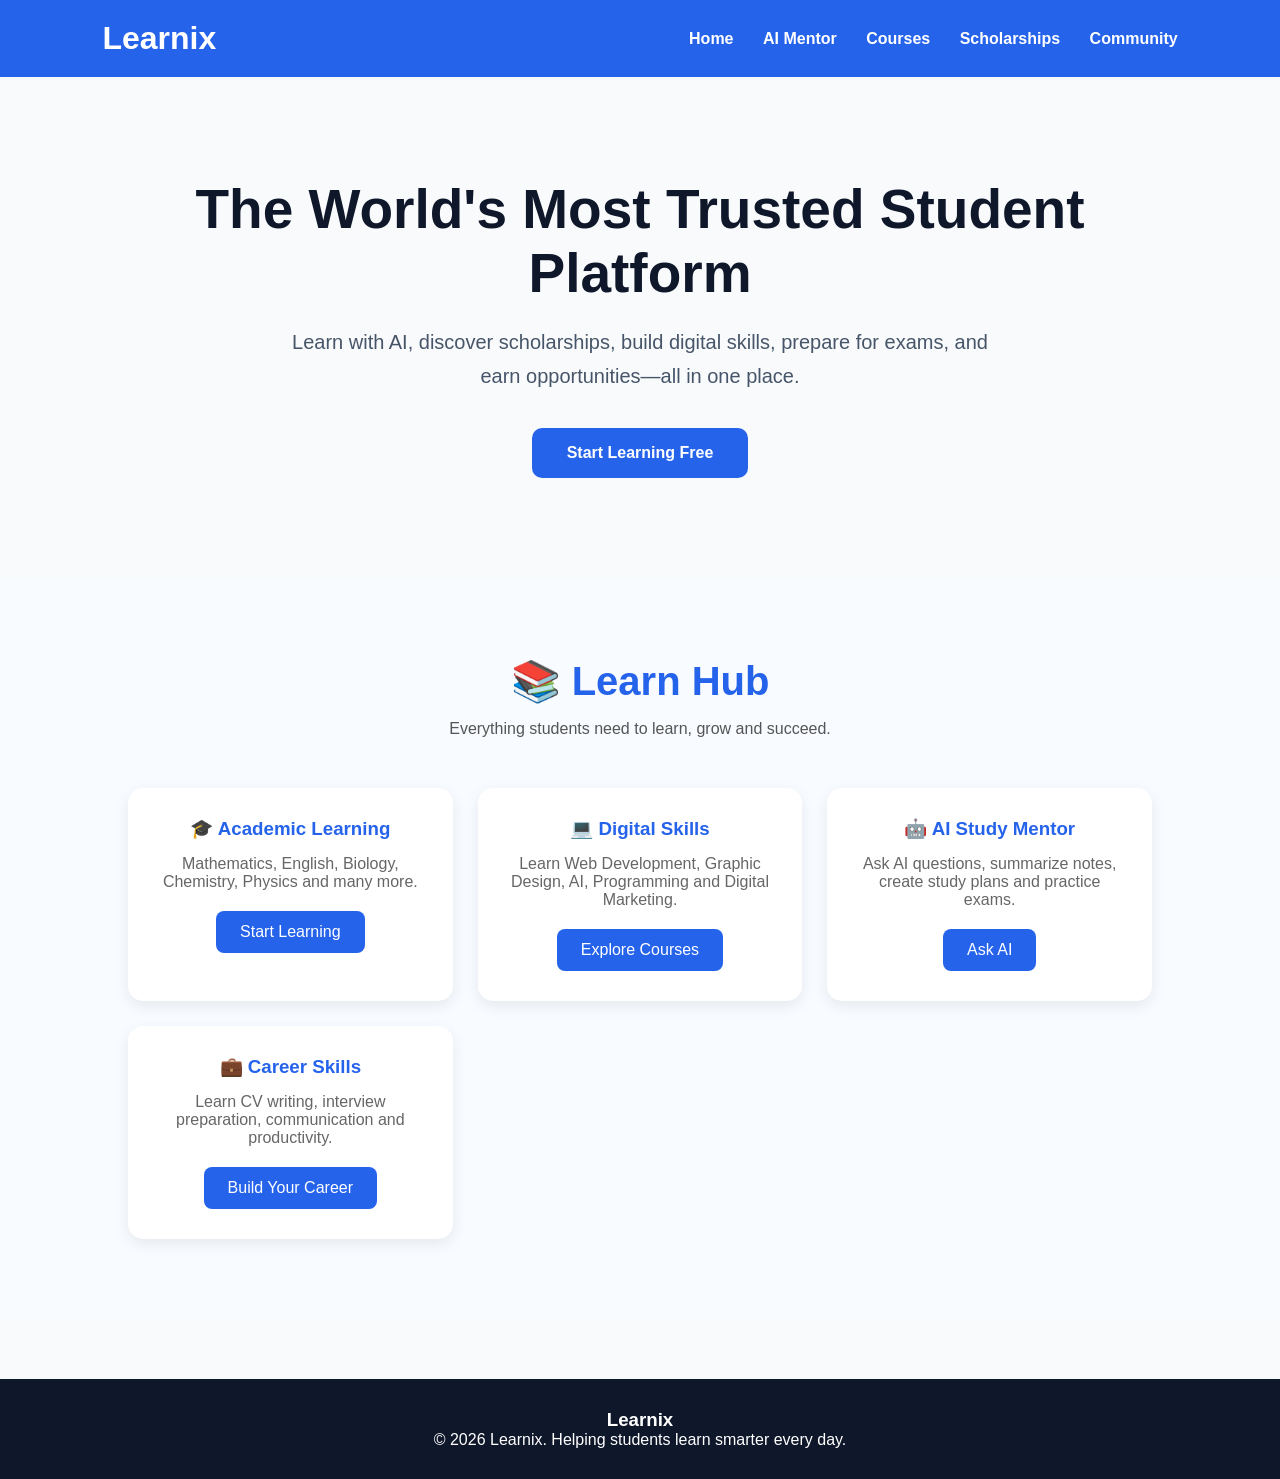
==== index.html @ a8348dca "Refactor index.html to update structure and styles" ====
<!DOCTYPE html>
<html lang="en">
<head>
<meta charset="UTF-8">
<meta name="viewport" content="width=device-width, initial-scale=1.0">
<title>Learnix</title>
<link rel="stylesheet" href="style.css">
</head>

<body>

<header>
    <div class="logo">Learnix</div>

    <nav>
        <a href="#">Home</a>
        <a href="#">AI Mentor</a>
        <a href="#">Courses</a>
        <a href="#">Scholarships</a>
        <a href="#">Community</a>
    </nav>
</header>

<section class="hero">

    <h1>The World's Most Trusted Student Platform</h1>

    <p>
        Learn with AI, discover scholarships, build digital skills,
        prepare for exams, and earn opportunities—all in one place.
    </p>

    <a href="#" class="hero-btn">Start Learning Free</a>

</section>

<section class="learn-hub">

    <h2>📚 Learn Hub</h2>

    <p class="section-text">
        Everything students need to learn, grow and succeed.
    </p>

    <div class="learn-grid">

        <div class="learn-card">
            <h3>🎓 Academic Learning</h3>
            <p>
                Mathematics, English, Biology, Chemistry,
                Physics and many more.
            </p>

            <a href="#" class="btn">Start Learning</a>
        </div>

        <div class="learn-card">
            <h3>💻 Digital Skills</h3>
            <p>
                Learn Web Development, Graphic Design,
                AI, Programming and Digital Marketing.
            </p>

            <a href="#" class="btn">Explore Courses</a>
        </div>

        <div class="learn-card">
            <h3>🤖 AI Study Mentor</h3>
            <p>
                Ask AI questions, summarize notes,
                create study plans and practice exams.
            </p>

            <a href="#" class="btn">Ask AI</a>
        </div>

        <div class="learn-card">
            <h3>💼 Career Skills</h3>
            <p>
                Learn CV writing, interview preparation,
                communication and productivity.
            </p>

            <a href="#" class="btn">Build Your Career</a>
        </div>

    </div>

</section>

<footer>

    <h3>Learnix</h3>

    <p>
        © 2026 Learnix. Helping students learn smarter every day.
    </p>

</footer>

</body>
</html>
---- style.css ----
*{
margin:0;
padding:0;
box-sizing:border-box;
font-family:Arial,Helvetica,sans-serif;
}

body{
background:#f8fafc;
color:#0f172a;
}

header{
display:flex;
justify-content:space-between;
align-items:center;
padding:20px 8%;
background:#2563EB;
color:white;
}

.logo{
font-size:32px;
font-weight:bold;
}

nav a{
color:white;
text-decoration:none;
margin-left:25px;
font-weight:600;
}

.hero{
padding:100px 8%;
text-align:center;
}

.hero h1{
font-size:55px;
margin-bottom:20px;
}

.hero p{
font-size:20px;
color:#475569;
max-width:700px;
margin:auto;
line-height:1.7;
margin-bottom:35px;
}

.hero-btn{
display:inline-block;
padding:16px 35px;
background:#2563EB;
color:white;
text-decoration:none;
border-radius:10px;
font-weight:bold;
}

.features{
display:grid;
grid-template-columns:repeat(auto-fit,minmax(250px,1fr));
gap:25px;
padding:70px 8%;
}

.card{
background:white;
padding:30px;
border-radius:15px;
box-shadow:0 10px 25px rgba(0,0,0,.08);
transition:.3s;
}

.card:hover{
transform:translateY(-10px);
}

.card h2{
margin-bottom:15px;
color:#2563EB;
}

footer{
background:#0F172A;
color:white;
text-align:center;
padding:30px;
margin-top:60px;
}/* Learn Hub */

.learn-hub{
    padding:80px 10%;
    background:#f8fbff;
    text-align:center;
}

.learn-hub h2{
    font-size:2.5rem;
    color:#2563eb;
    margin-bottom:15px;
}

.section-text{
    max-width:700px;
    margin:auto;
    color:#555;
    margin-bottom:50px;
}

.learn-grid{
    display:grid;
    grid-template-columns:repeat(auto-fit,minmax(250px,1fr));
    gap:25px;
}

.learn-card{
    background:#fff;
    padding:30px;
    border-radius:15px;
    box-shadow:0 5px 15px rgba(0,0,0,0.08);
    transition:0.3s;
}

.learn-card:hover{
    transform:translateY(-8px);
}

.learn-card h3{
    color:#2563eb;
    margin-bottom:15px;
}

.learn-card p{
    color:#666;
    margin-bottom:20px;
}

.btn{
    display:inline-block;
    padding:12px 24px;
    background:#2563eb;
    color:#fff;
    text-decoration:none;
    border-radius:8px;
    transition:0.3s;
}

.btn:hover{
    background:#1d4ed8;
}
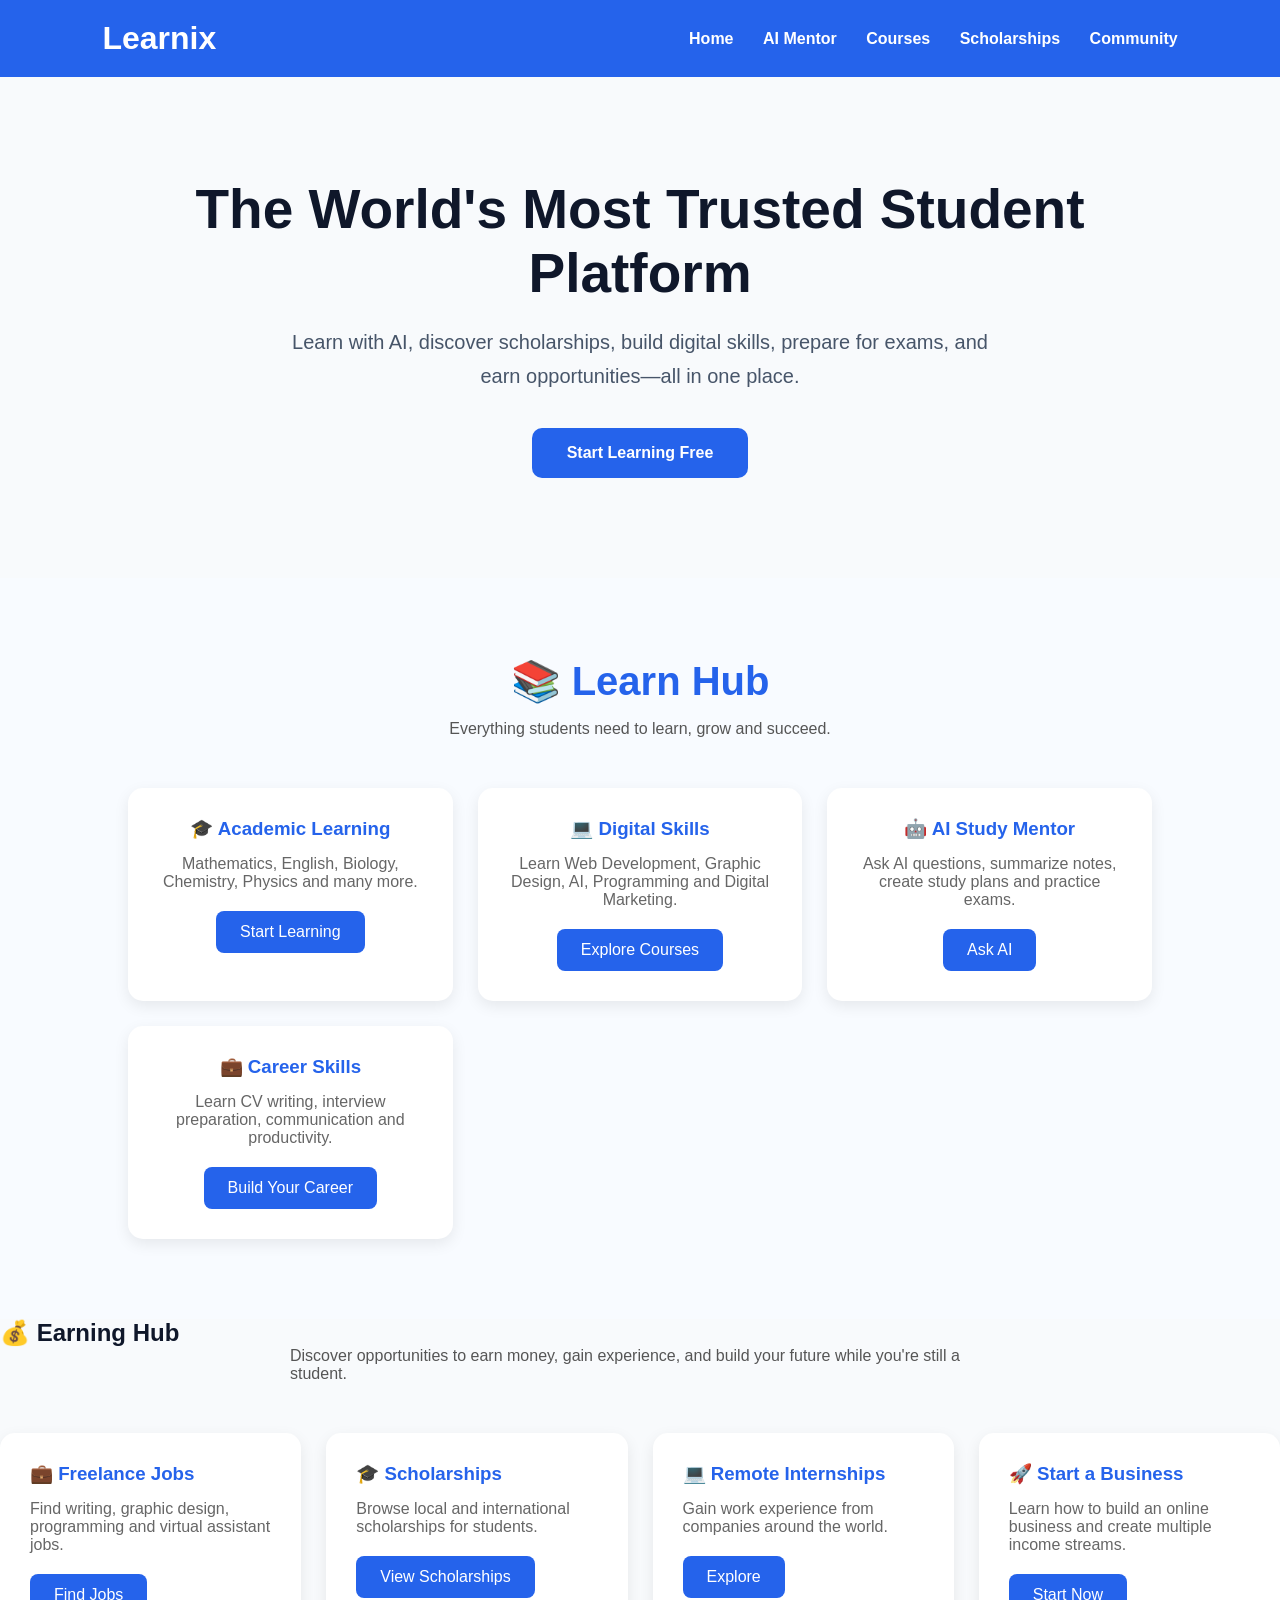
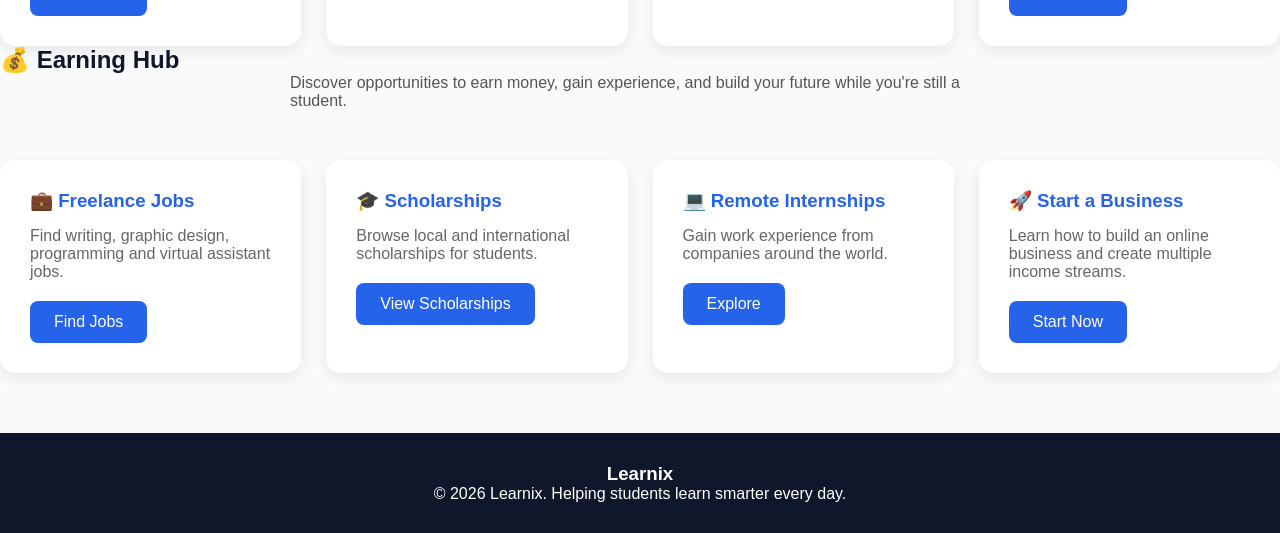
==== commit b63655eb: "Update index.html" ====
--- a/index.html
+++ b/index.html
@@ -86,6 +86,78 @@
 
     </div>
 
+</section><section class="earning-hub">
+
+    <h2>💰 Earning Hub</h2>
+
+    <p class="section-text">
+        Discover opportunities to earn money, gain experience, and build your future while you're still a student.
+    </p>
+
+    <div class="learn-grid">
+
+        <div class="learn-card">
+            <h3>💼 Freelance Jobs</h3>
+            <p>Find writing, graphic design, programming and virtual assistant jobs.</p>
+            <a href="#" class="btn">Find Jobs</a>
+        </div>
+
+        <div class="learn-card">
+            <h3>🎓 Scholarships</h3>
+            <p>Browse local and international scholarships for students.</p>
+            <a href="#" class="btn">View Scholarships</a>
+        </div>
+
+        <div class="learn-card">
+            <h3>💻 Remote Internships</h3>
+            <p>Gain work experience from companies around the world.</p>
+            <a href="#" class="btn">Explore</a>
+        </div>
+
+        <div class="learn-card">
+            <h3>🚀 Start a Business</h3>
+            <p>Learn how to build an online business and create multiple income streams.</p>
+            <a href="#" class="btn">Start Now</a>
+        </div>
+
+    </div>
+
+</section><section class="earning-hub">
+
+    <h2>💰 Earning Hub</h2>
+
+    <p class="section-text">
+        Discover opportunities to earn money, gain experience, and build your future while you're still a student.
+    </p>
+
+    <div class="learn-grid">
+
+        <div class="learn-card">
+            <h3>💼 Freelance Jobs</h3>
+            <p>Find writing, graphic design, programming and virtual assistant jobs.</p>
+            <a href="#" class="btn">Find Jobs</a>
+        </div>
+
+        <div class="learn-card">
+            <h3>🎓 Scholarships</h3>
+            <p>Browse local and international scholarships for students.</p>
+            <a href="#" class="btn">View Scholarships</a>
+        </div>
+
+        <div class="learn-card">
+            <h3>💻 Remote Internships</h3>
+            <p>Gain work experience from companies around the world.</p>
+            <a href="#" class="btn">Explore</a>
+        </div>
+
+        <div class="learn-card">
+            <h3>🚀 Start a Business</h3>
+            <p>Learn how to build an online business and create multiple income streams.</p>
+            <a href="#" class="btn">Start Now</a>
+        </div>
+
+    </div>
+
 </section>
 
 <footer>
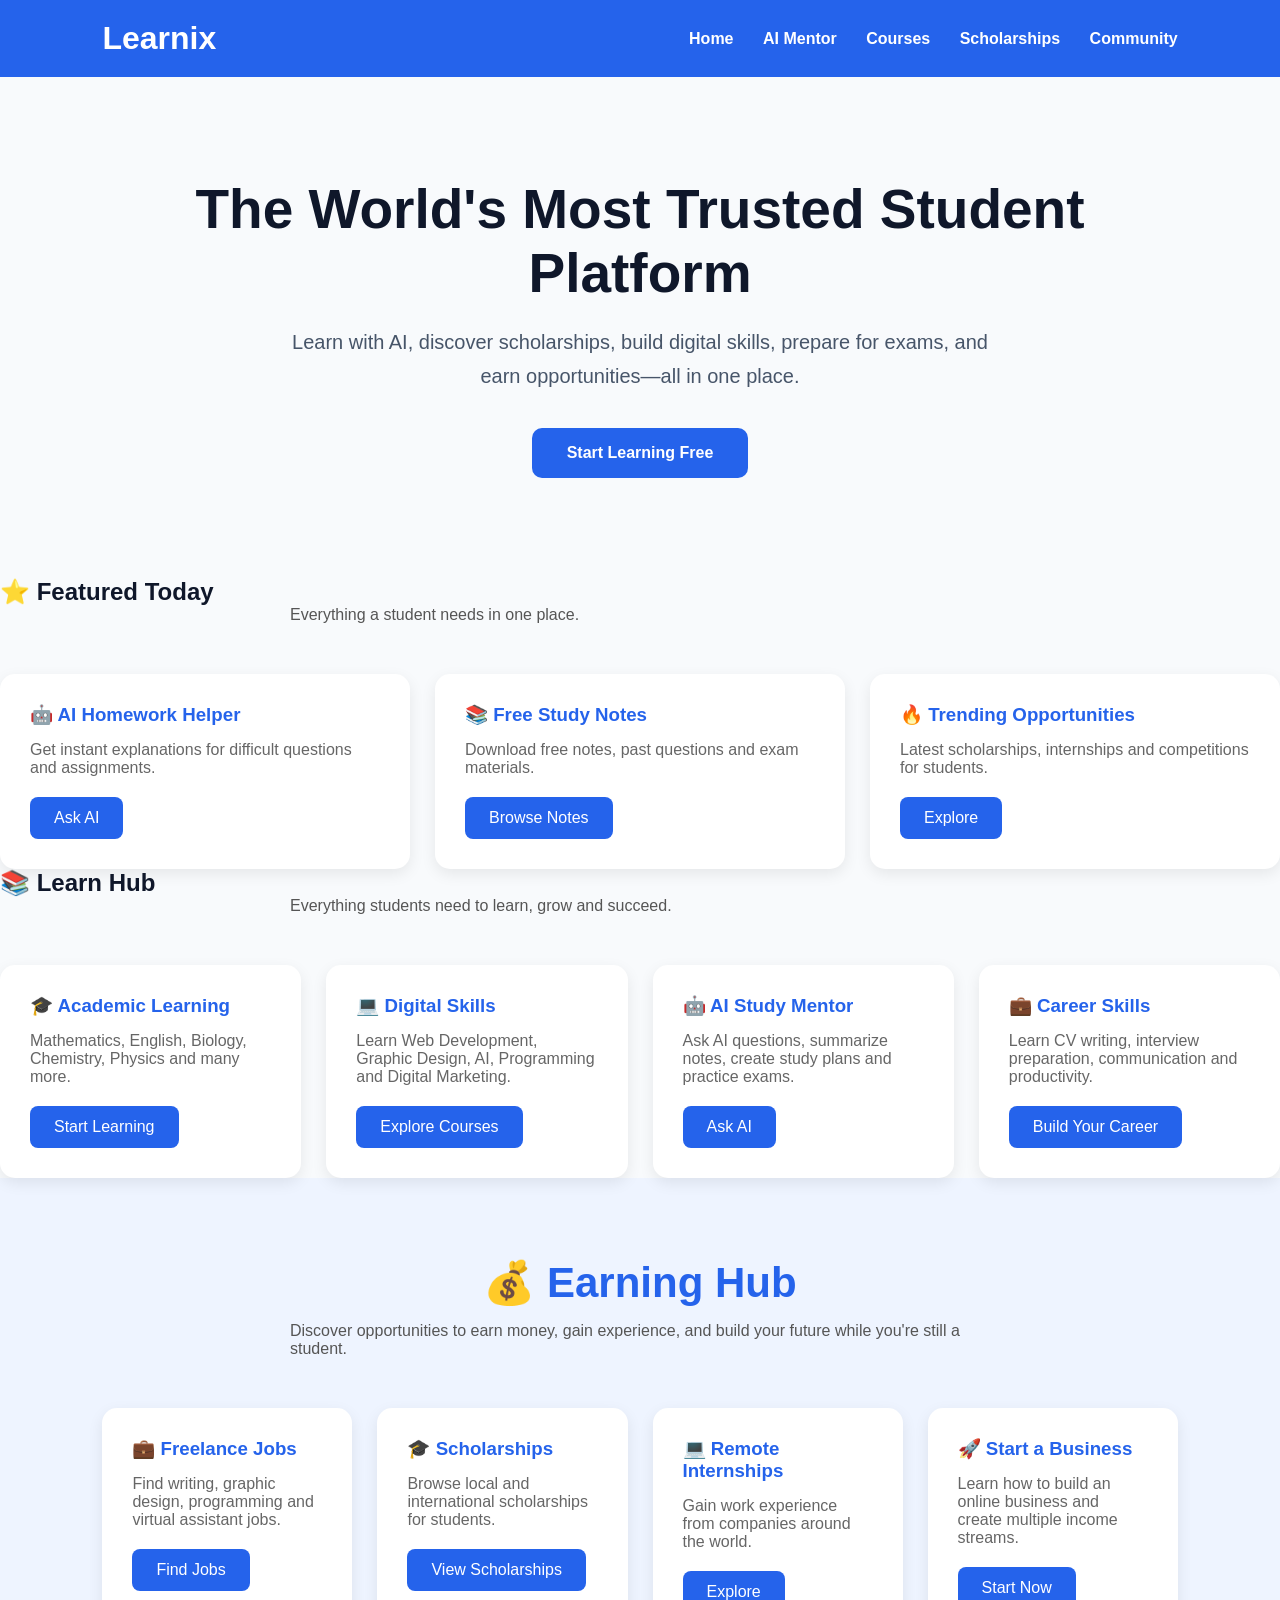
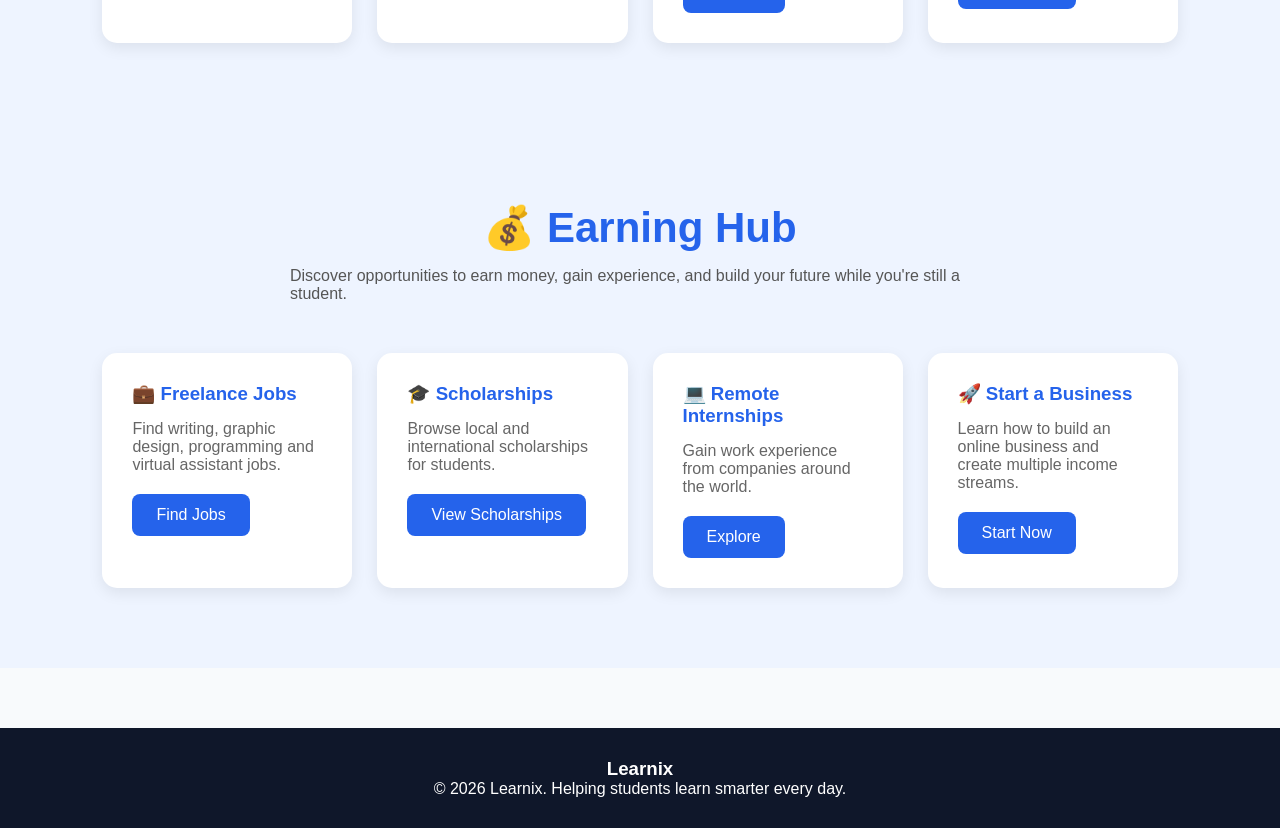
==== commit 7eb5b475: "Add featured section to learn hub Added a featured section with AI Homework Helper, Free Study Notes" ====
--- a/index.html
+++ b/index.html
@@ -34,7 +34,35 @@
 
 </section>
 
-<section class="learn-hub">
+<!-- Featured Section -->
+<section class="featured">
+    <h2>⭐ Featured Today</h2>
+    <p class="section-text">
+        Everything a student needs in one place.
+    </p>
+
+    <div class="learn-grid">
+
+        <div class="learn-card">
+            <h3>🤖 AI Homework Helper</h3>
+            <p>Get instant explanations for difficult questions and assignments.</p>
+            <a href="#" class="btn">Ask AI</a>
+        </div>
+
+        <div class="learn-card">
+            <h3>📚 Free Study Notes</h3>
+            <p>Download free notes, past questions and exam materials.</p>
+            <a href="#" class="btn">Browse Notes</a>
+        </div>
+
+        <div class="learn-card">
+            <h3>🔥 Trending Opportunities</h3>
+            <p>Latest scholarships, internships and competitions for students.</p>
+            <a href="#" class="btn">Explore</a>
+        </div>
+
+    </div>
+</section>
 
     <h2>📚 Learn Hub</h2>
 
--- a/style.css
+++ b/style.css
@@ -151,4 +151,16 @@
 
 .btn:hover{
     background:#1d4ed8;
+}/* Earning Hub */
+
+.earning-hub{
+    padding:80px 8%;
+    background:#eef4ff;
 }
+
+.earning-hub h2{
+    text-align:center;
+    font-size:42px;
+    color:#2563eb;
+    margin-bottom:15px;
+}
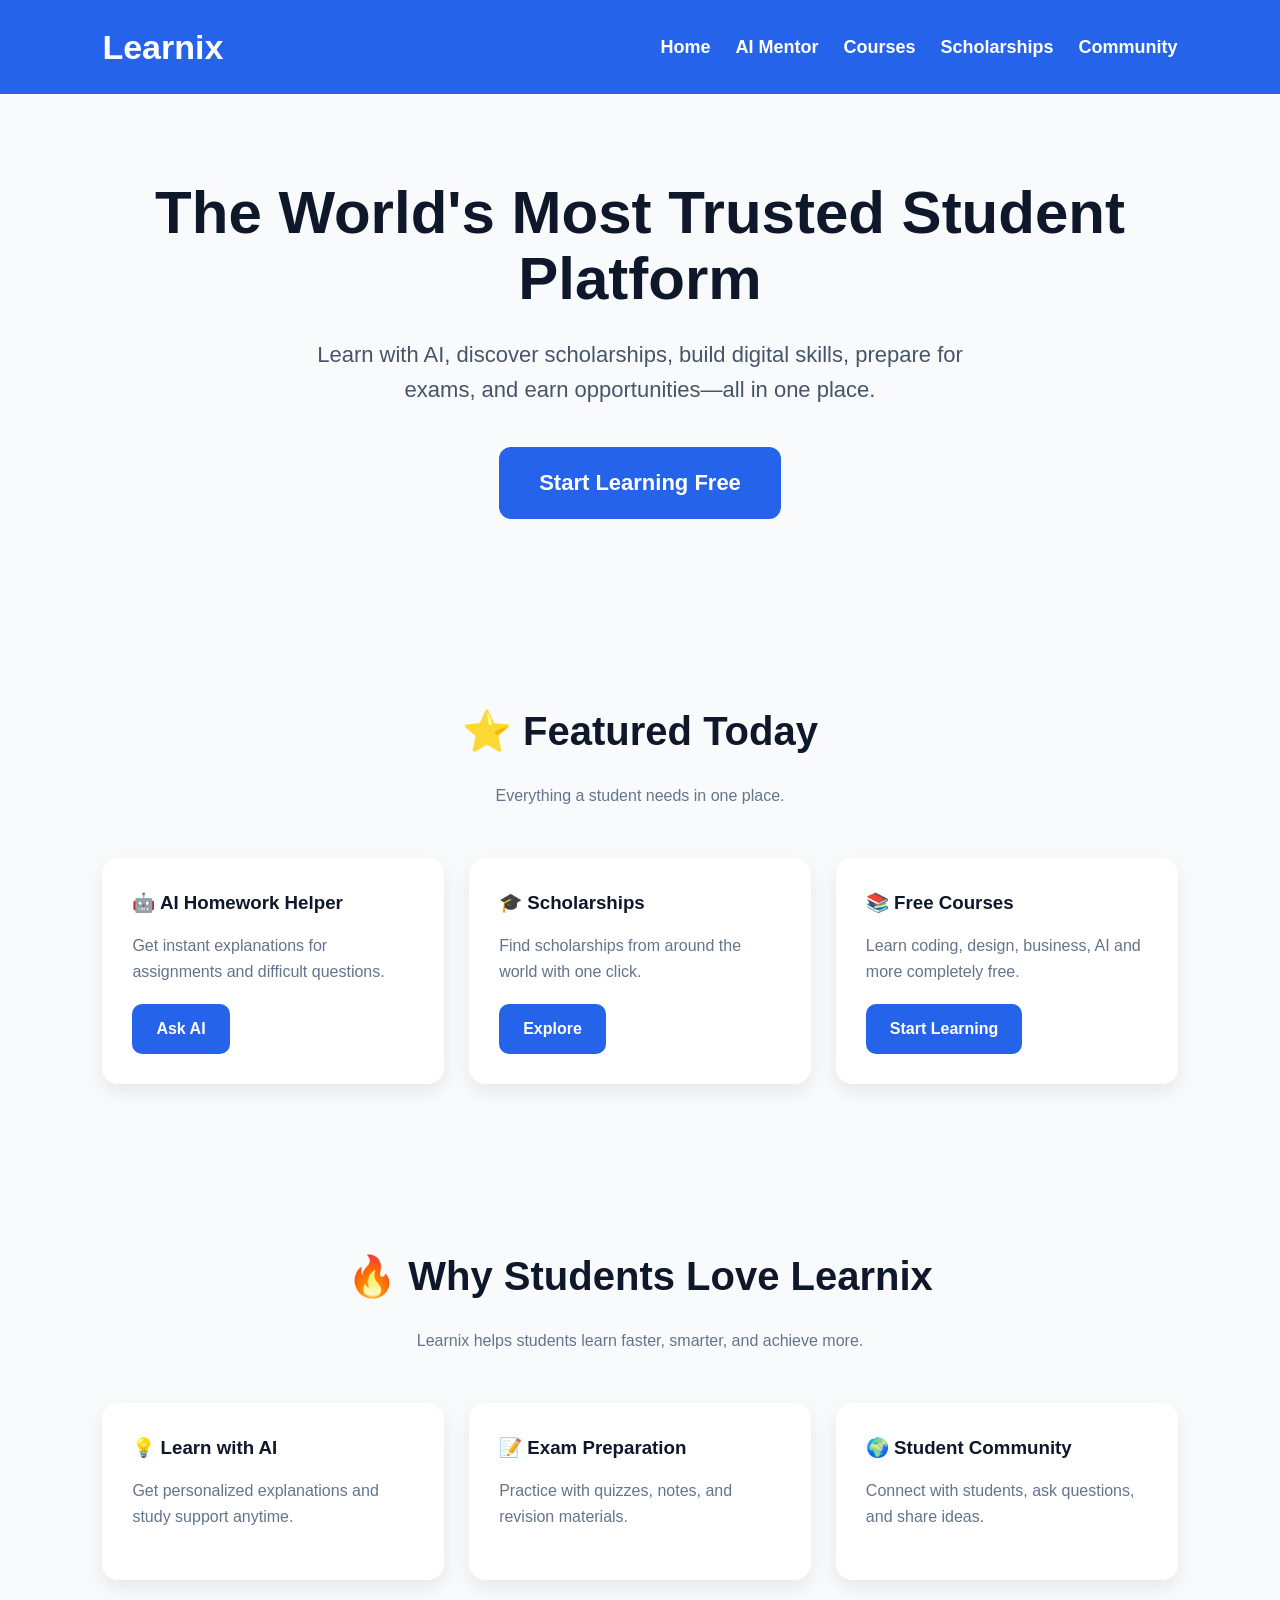
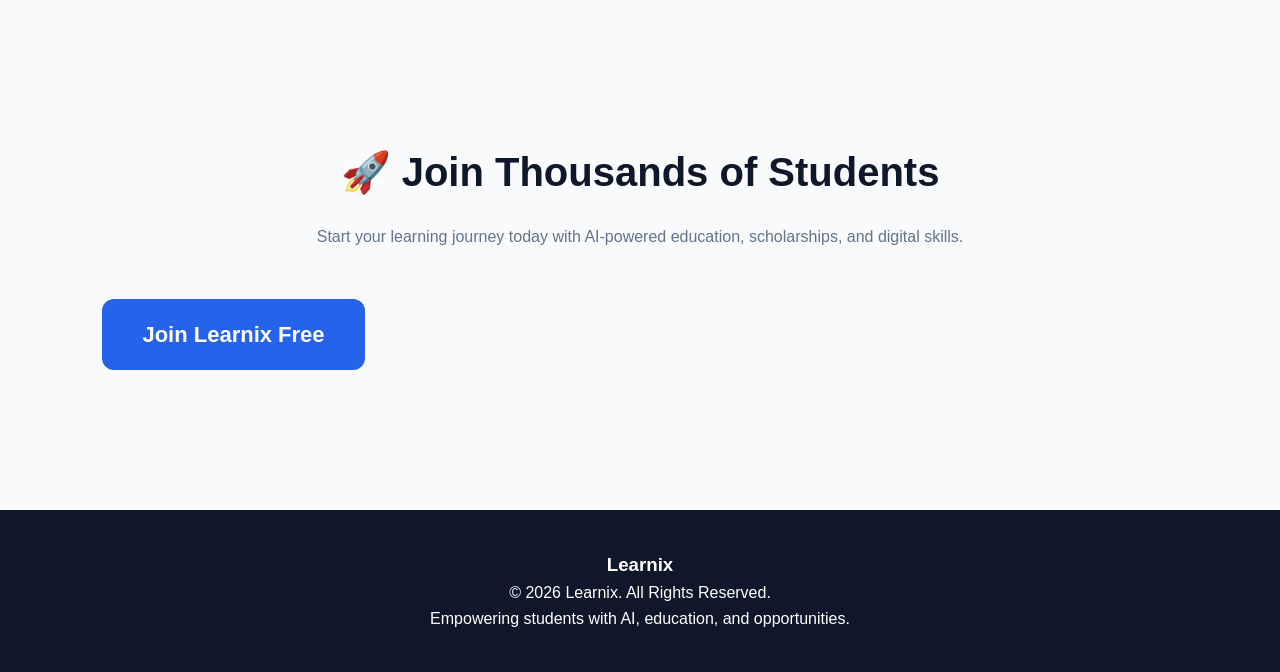
==== commit aa45830d: "Refactor index.html for improved content and structure Updated various sections to enhance clarity a" ====
--- a/index.html
+++ b/index.html
@@ -22,7 +22,6 @@
 </header>
 
 <section class="hero">
-
     <h1>The World's Most Trusted Student Platform</h1>
 
     <p>
@@ -31,12 +30,12 @@
     </p>
 
     <a href="#" class="hero-btn">Start Learning Free</a>
-
 </section>
 
-<!-- Featured Section -->
-<section class="featured">
+<section class="learn-hub">
+
     <h2>⭐ Featured Today</h2>
+
     <p class="section-text">
         Everything a student needs in one place.
     </p>
@@ -45,157 +44,68 @@
 
         <div class="learn-card">
             <h3>🤖 AI Homework Helper</h3>
-            <p>Get instant explanations for difficult questions and assignments.</p>
+            <p>Get instant explanations for assignments and difficult questions.</p>
             <a href="#" class="btn">Ask AI</a>
         </div>
 
         <div class="learn-card">
-            <h3>📚 Free Study Notes</h3>
-            <p>Download free notes, past questions and exam materials.</p>
-            <a href="#" class="btn">Browse Notes</a>
+            <h3>🎓 Scholarships</h3>
+            <p>Find scholarships from around the world with one click.</p>
+            <a href="#" class="btn">Explore</a>
         </div>
 
         <div class="learn-card">
-            <h3>🔥 Trending Opportunities</h3>
-            <p>Latest scholarships, internships and competitions for students.</p>
-            <a href="#" class="btn">Explore</a>
+            <h3>📚 Free Courses</h3>
+            <p>Learn coding, design, business, AI and more completely free.</p>
+            <a href="#" class="btn">Start Learning</a>
         </div>
+    </div>
+</section><section class="featured">
 
-    </div>
-</section>
-
-    <h2>📚 Learn Hub</h2>
+    <h2>🔥 Why Students Love Learnix</h2>
 
     <p class="section-text">
-        Everything students need to learn, grow and succeed.
+        Learnix helps students learn faster, smarter, and achieve more.
     </p>
 
     <div class="learn-grid">
 
         <div class="learn-card">
-            <h3>🎓 Academic Learning</h3>
-            <p>
-                Mathematics, English, Biology, Chemistry,
-                Physics and many more.
-            </p>
-
-            <a href="#" class="btn">Start Learning</a>
+            <h3>💡 Learn with AI</h3>
+            <p>Get personalized explanations and study support anytime.</p>
         </div>
 
         <div class="learn-card">
-            <h3>💻 Digital Skills</h3>
-            <p>
-                Learn Web Development, Graphic Design,
-                AI, Programming and Digital Marketing.
-            </p>
-
-            <a href="#" class="btn">Explore Courses</a>
+            <h3>📝 Exam Preparation</h3>
+            <p>Practice with quizzes, notes, and revision materials.</p>
         </div>
 
         <div class="learn-card">
-            <h3>🤖 AI Study Mentor</h3>
-            <p>
-                Ask AI questions, summarize notes,
-                create study plans and practice exams.
-            </p>
-
-            <a href="#" class="btn">Ask AI</a>
-        </div>
-
-        <div class="learn-card">
-            <h3>💼 Career Skills</h3>
-            <p>
-                Learn CV writing, interview preparation,
-                communication and productivity.
-            </p>
-
-            <a href="#" class="btn">Build Your Career</a>
-        </div>
-
-    </div>
-
-</section><section class="earning-hub">
-
-    <h2>💰 Earning Hub</h2>
-
-    <p class="section-text">
-        Discover opportunities to earn money, gain experience, and build your future while you're still a student.
-    </p>
-
-    <div class="learn-grid">
-
-        <div class="learn-card">
-            <h3>💼 Freelance Jobs</h3>
-            <p>Find writing, graphic design, programming and virtual assistant jobs.</p>
-            <a href="#" class="btn">Find Jobs</a>
-        </div>
-
-        <div class="learn-card">
-            <h3>🎓 Scholarships</h3>
-            <p>Browse local and international scholarships for students.</p>
-            <a href="#" class="btn">View Scholarships</a>
-        </div>
-
-        <div class="learn-card">
-            <h3>💻 Remote Internships</h3>
-            <p>Gain work experience from companies around the world.</p>
-            <a href="#" class="btn">Explore</a>
-        </div>
-
-        <div class="learn-card">
-            <h3>🚀 Start a Business</h3>
-            <p>Learn how to build an online business and create multiple income streams.</p>
-            <a href="#" class="btn">Start Now</a>
-        </div>
-
-    </div>
-
-</section><section class="earning-hub">
-
-    <h2>💰 Earning Hub</h2>
-
-    <p class="section-text">
-        Discover opportunities to earn money, gain experience, and build your future while you're still a student.
-    </p>
-
-    <div class="learn-grid">
-
-        <div class="learn-card">
-            <h3>💼 Freelance Jobs</h3>
-            <p>Find writing, graphic design, programming and virtual assistant jobs.</p>
-            <a href="#" class="btn">Find Jobs</a>
-        </div>
-
-        <div class="learn-card">
-            <h3>🎓 Scholarships</h3>
-            <p>Browse local and international scholarships for students.</p>
-            <a href="#" class="btn">View Scholarships</a>
-        </div>
-
-        <div class="learn-card">
-            <h3>💻 Remote Internships</h3>
-            <p>Gain work experience from companies around the world.</p>
-            <a href="#" class="btn">Explore</a>
-        </div>
-
-        <div class="learn-card">
-            <h3>🚀 Start a Business</h3>
-            <p>Learn how to build an online business and create multiple income streams.</p>
-            <a href="#" class="btn">Start Now</a>
+            <h3>🌍 Student Community</h3>
+            <p>Connect with students, ask questions, and share ideas.</p>
         </div>
 
     </div>
 
 </section>
 
-<footer>
+<section class="community">
 
-    <h3>Learnix</h3>
+    <h2>🚀 Join Thousands of Students</h2>
 
-    <p>
-        © 2026 Learnix. Helping students learn smarter every day.
+    <p class="section-text">
+        Start your learning journey today with AI-powered education,
+        scholarships, and digital skills.
     </p>
 
+    <a href="#" class="hero-btn">Join Learnix Free</a>
+
+</section>
+
+<footer>
+    <h3>Learnix</h3>
+    <p>© 2026 Learnix. All Rights Reserved.</p>
+    <p>Empowering students with AI, education, and opportunities.</p>
 </footer>
 
 </body>
--- a/style.css
+++ b/style.css
@@ -1,113 +1,112 @@
 *{
-margin:0;
-padding:0;
-box-sizing:border-box;
-font-family:Arial,Helvetica,sans-serif;
+    margin:0;
+    padding:0;
+    box-sizing:border-box;
+    font-family:Arial, Helvetica, sans-serif;
 }
 
 body{
-background:#f8fafc;
-color:#0f172a;
-}
+    background:#f8fafc;
+    color:#0f172a;
+    line-height:1.6;
+}
+
+/* Header */
 
 header{
-display:flex;
-justify-content:space-between;
-align-items:center;
-padding:20px 8%;
-background:#2563EB;
-color:white;
+    position:fixed;
+    top:0;
+    left:0;
+    width:100%;
+    background:#2563EB;
+    display:flex;
+    justify-content:space-between;
+    align-items:center;
+    padding:20px 8%;
+    z-index:1000;
 }
 
 .logo{
-font-size:32px;
-font-weight:bold;
+    color:#fff;
+    font-size:34px;
+    font-weight:bold;
+}
+
+nav{
+    display:flex;
+    gap:25px;
 }
 
 nav a{
-color:white;
-text-decoration:none;
-margin-left:25px;
-font-weight:600;
-}
+    color:#fff;
+    text-decoration:none;
+    font-size:18px;
+    font-weight:600;
+    transition:.3s;
+}
+
+nav a:hover{
+    opacity:.8;
+}
+
+/* Hero */
 
 .hero{
-padding:100px 8%;
-text-align:center;
+    padding:180px 8% 100px;
+    text-align:center;
 }
 
 .hero h1{
-font-size:55px;
-margin-bottom:20px;
+    font-size:60px;
+    line-height:1.1;
+    margin-bottom:25px;
 }
 
 .hero p{
-font-size:20px;
-color:#475569;
-max-width:700px;
-margin:auto;
-line-height:1.7;
-margin-bottom:35px;
-}
-
-.hero-btn{
-display:inline-block;
-padding:16px 35px;
-background:#2563EB;
-color:white;
-text-decoration:none;
-border-radius:10px;
-font-weight:bold;
-}
-
-.features{
-display:grid;
-grid-template-columns:repeat(auto-fit,minmax(250px,1fr));
-gap:25px;
-padding:70px 8%;
-}
-
-.card{
-background:white;
-padding:30px;
-border-radius:15px;
-box-shadow:0 10px 25px rgba(0,0,0,.08);
-transition:.3s;
-}
-
-.card:hover{
-transform:translateY(-10px);
-}
-
-.card h2{
-margin-bottom:15px;
-color:#2563EB;
-}
-
-footer{
-background:#0F172A;
-color:white;
-text-align:center;
-padding:30px;
-margin-top:60px;
-}/* Learn Hub */
-
-.learn-hub{
-    padding:80px 10%;
-    background:#f8fbff;
-    text-align:center;
-}
-
-.learn-hub h2{
-    font-size:2.5rem;
-    color:#2563eb;
-    margin-bottom:15px;
-}
-
-.section-text{
     max-width:700px;
     margin:auto;
-    color:#555;
+    font-size:22px;
+    color:#475569;
+    margin-bottom:40px;
+}
+
+.hero-btn{
+    display:inline-block;
+    background:#2563EB;
+    color:#fff;
+    text-decoration:none;
+    padding:18px 40px;
+    border-radius:12px;
+    font-size:22px;
+    font-weight:bold;
+    transition:.3s;
+}
+
+.hero-btn:hover{
+    background:#1d4ed8;
+    transform:translateY(-3px);
+}
+
+/* Sections */
+
+.learn-hub,
+.featured,
+.community,
+.footer{
+    padding:80px 8%;
+}
+
+.learn-hub h2,
+.featured h2,
+.community h2{
+    font-size:40px;
+    text-align:center;
+    margin-bottom:20px;
+}
+
+.section-text{
+    text-align:center;
+    color:#64748b;
     margin-bottom:50px;
 }
 
@@ -120,9 +119,9 @@
 .learn-card{
     background:#fff;
     padding:30px;
-    border-radius:15px;
-    box-shadow:0 5px 15px rgba(0,0,0,0.08);
-    transition:0.3s;
+    border-radius:16px;
+    box-shadow:0 8px 20px rgba(0,0,0,.08);
+    transition:.3s;
 }
 
 .learn-card:hover{
@@ -130,37 +129,75 @@
 }
 
 .learn-card h3{
-    color:#2563eb;
     margin-bottom:15px;
 }
 
 .learn-card p{
-    color:#666;
+    color:#64748b;
     margin-bottom:20px;
 }
 
 .btn{
     display:inline-block;
+    background:#2563EB;
+    color:#fff;
+    text-decoration:none;
     padding:12px 24px;
-    background:#2563eb;
-    color:#fff;
-    text-decoration:none;
-    border-radius:8px;
-    transition:0.3s;
-}
-
-.btn:hover{
-    background:#1d4ed8;
-}/* Earning Hub */
-
-.earning-hub{
-    padding:80px 8%;
-    background:#eef4ff;
-}
-
-.earning-hub h2{
-    text-align:center;
+    border-radius:10px;
+    font-weight:bold;
+}
+
+footer{
+    background:#0f172a;
+    color:#fff;
+    text-align:center;
+    padding:40px 20px;
+    margin-top:60px;
+}
+
+/* Mobile */
+
+@media(max-width:768px){
+
+header{
+    flex-direction:column;
+    gap:20px;
+}
+
+.logo{
     font-size:42px;
-    color:#2563eb;
-    margin-bottom:15px;
-}
+}
+
+nav{
+    flex-wrap:wrap;
+    justify-content:center;
+}
+
+nav a{
+    font-size:20px;
+}
+
+.hero{
+    padding:220px 8% 80px;
+}
+
+.hero h1{
+    font-size:48px;
+}
+
+.hero p{
+    font-size:20px;
+}
+
+.hero-btn{
+    width:100%;
+    max-width:320px;
+}
+
+.learn-hub h2,
+.featured h2,
+.community h2{
+    font-size:32px;
+}
+
+}
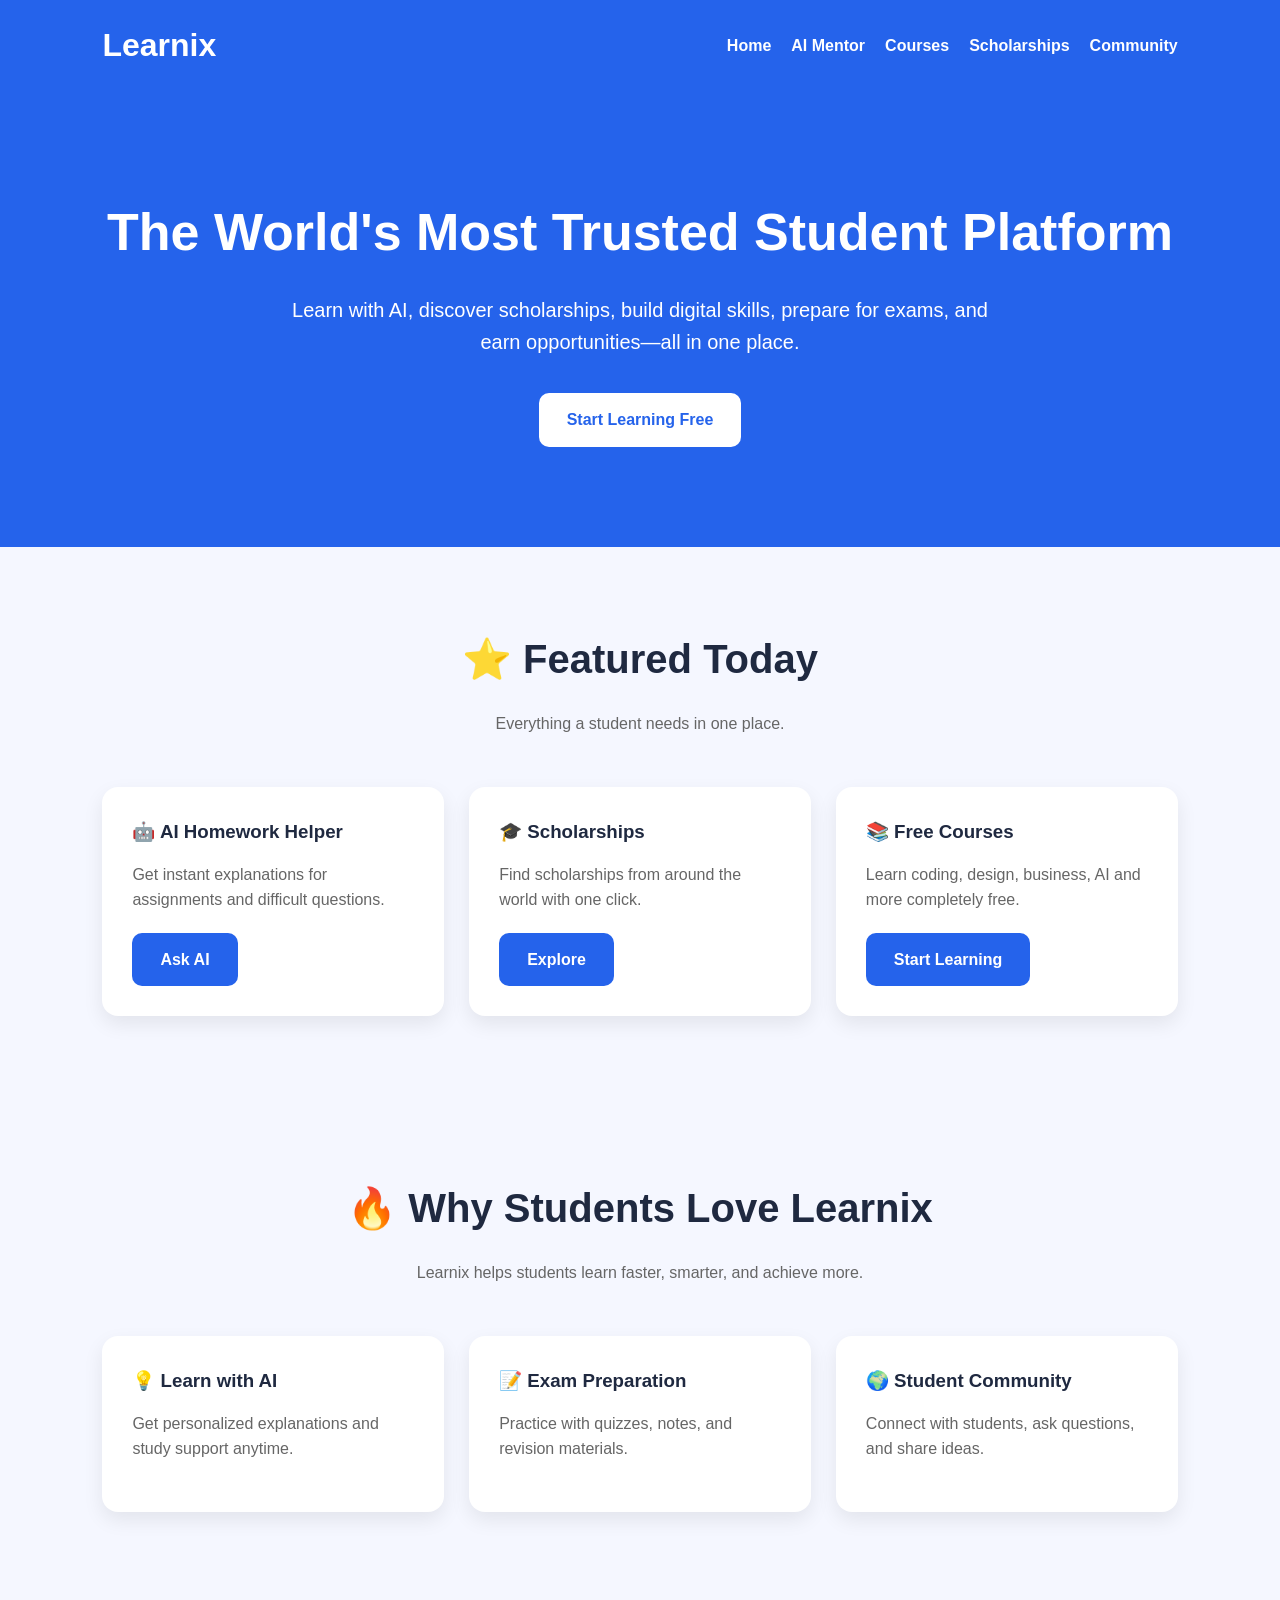
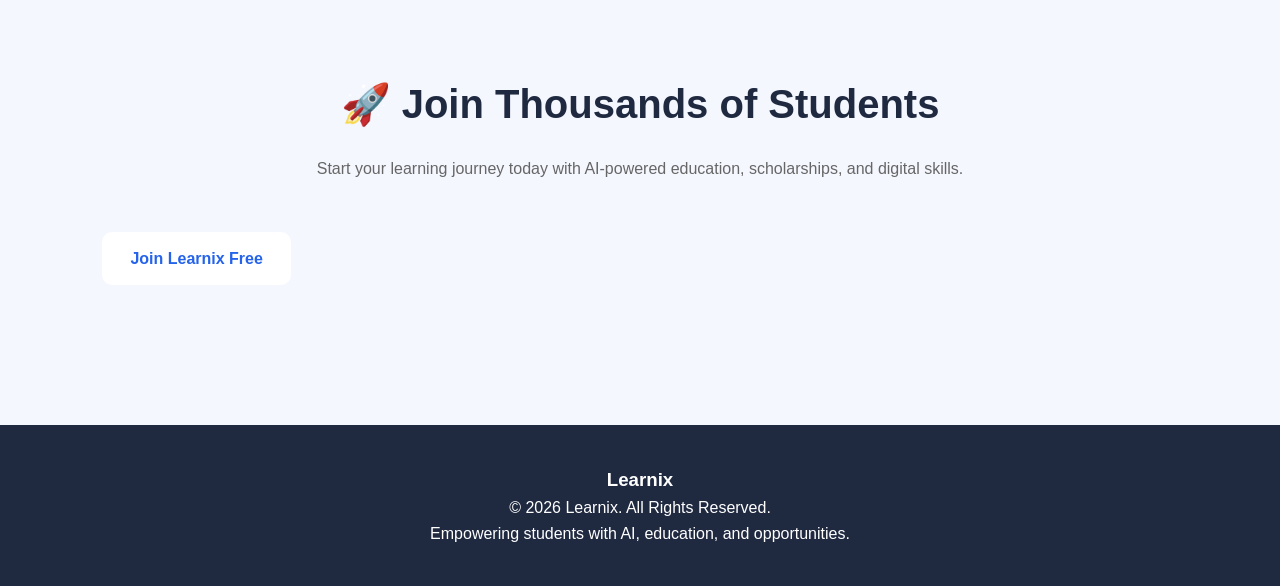
==== commit 9c6fc770: "Fix section closing tag and add featured section" ====
--- a/index.html
+++ b/index.html
@@ -45,7 +45,7 @@
         <div class="learn-card">
             <h3>🤖 AI Homework Helper</h3>
             <p>Get instant explanations for assignments and difficult questions.</p>
-            <a href="#" class="btn">Ask AI</a>
+            <a href="ai.html" class="btn">Ask AI</a>
         </div>
 
         <div class="learn-card">
@@ -60,7 +60,9 @@
             <a href="#" class="btn">Start Learning</a>
         </div>
     </div>
-</section><section class="featured">
+</section>
+
+<section class="featured">
 
     <h2>🔥 Why Students Love Learnix</h2>
 
--- a/style.css
+++ b/style.css
@@ -2,112 +2,90 @@
     margin:0;
     padding:0;
     box-sizing:border-box;
-    font-family:Arial, Helvetica, sans-serif;
 }
 
 body{
-    background:#f8fafc;
-    color:#0f172a;
+    font-family:Arial,sans-serif;
+    background:#f5f7ff;
+    color:#1f2940;
     line-height:1.6;
 }
 
-/* Header */
-
 header{
-    position:fixed;
-    top:0;
-    left:0;
-    width:100%;
-    background:#2563EB;
+    background:#2563eb;
+    color:#fff;
+    padding:20px 8%;
     display:flex;
     justify-content:space-between;
     align-items:center;
-    padding:20px 8%;
-    z-index:1000;
+    flex-wrap:wrap;
 }
 
 .logo{
-    color:#fff;
-    font-size:34px;
+    font-size:32px;
     font-weight:bold;
 }
 
 nav{
     display:flex;
-    gap:25px;
+    gap:20px;
+    flex-wrap:wrap;
 }
 
 nav a{
-    color:#fff;
+    color:white;
     text-decoration:none;
-    font-size:18px;
-    font-weight:600;
-    transition:.3s;
+    font-weight:bold;
 }
 
-nav a:hover{
-    opacity:.8;
-}
-
-/* Hero */
-
 .hero{
-    padding:180px 8% 100px;
     text-align:center;
+    padding:100px 8%;
+    background:#2563eb;
+    color:white;
 }
 
 .hero h1{
-    font-size:60px;
-    line-height:1.1;
-    margin-bottom:25px;
+    font-size:52px;
+    margin-bottom:20px;
 }
 
 .hero p{
+    font-size:20px;
     max-width:700px;
-    margin:auto;
-    font-size:22px;
-    color:#475569;
-    margin-bottom:40px;
+    margin:0 auto 35px;
 }
 
-.hero-btn{
+.hero-btn,
+.btn{
     display:inline-block;
-    background:#2563EB;
-    color:#fff;
+    background:white;
+    color:#2563eb;
     text-decoration:none;
-    padding:18px 40px;
-    border-radius:12px;
-    font-size:22px;
+    padding:14px 28px;
+    border-radius:10px;
     font-weight:bold;
-    transition:.3s;
 }
-
-.hero-btn:hover{
-    background:#1d4ed8;
-    transform:translateY(-3px);
-}
-
-/* Sections */
 
 .learn-hub,
 .featured,
-.community,
-.footer{
+.community{
     padding:80px 8%;
 }
 
 .learn-hub h2,
 .featured h2,
 .community h2{
+    text-align:center;
     font-size:40px;
-    text-align:center;
     margin-bottom:20px;
 }
 
 .section-text{
     text-align:center;
-    color:#64748b;
-    margin-bottom:50px;
+    max-width:700px;
+    margin:0 auto 50px;
+    color:#666;
 }
 
 .learn-grid{
@@ -117,7 +95,7 @@
 }
 
 .learn-card{
-    background:#fff;
+    background:white;
     padding:30px;
     border-radius:16px;
     box-shadow:0 8px 20px rgba(0,0,0,.08);
@@ -125,7 +103,7 @@
 }
 
 .learn-card:hover{
-    transform:translateY(-8px);
+    transform:translateY(-5px);
 }
 
 .learn-card h3{
@@ -133,31 +111,24 @@
 }
 
 .learn-card p{
-    color:#64748b;
+    color:#666;
     margin-bottom:20px;
 }
 
 .btn{
-    display:inline-block;
-    background:#2563EB;
-    color:#fff;
-    text-decoration:none;
-    padding:12px 24px;
-    border-radius:10px;
-    font-weight:bold;
+    background:#2563eb;
+    color:white;
 }
 
 footer{
-    background:#0f172a;
-    color:#fff;
+    background:#1f2940;
+    color:white;
     text-align:center;
     padding:40px 20px;
     margin-top:60px;
 }
 
-/* Mobile */
-
-@media(max-width:768px){
+@media (max-width:768px){
 
 header{
     flex-direction:column;
@@ -165,28 +136,23 @@
 }
 
 .logo{
+    font-size:40px;
+}
+
+nav{
+    justify-content:center;
+}
+
+.hero{
+    padding:80px 8%;
+}
+
+.hero h1{
     font-size:42px;
 }
 
-nav{
-    flex-wrap:wrap;
-    justify-content:center;
-}
-
-nav a{
-    font-size:20px;
-}
-
-.hero{
-    padding:220px 8% 80px;
-}
-
-.hero h1{
-    font-size:48px;
-}
-
 .hero p{
-    font-size:20px;
+    font-size:18px;
 }
 
 .hero-btn{
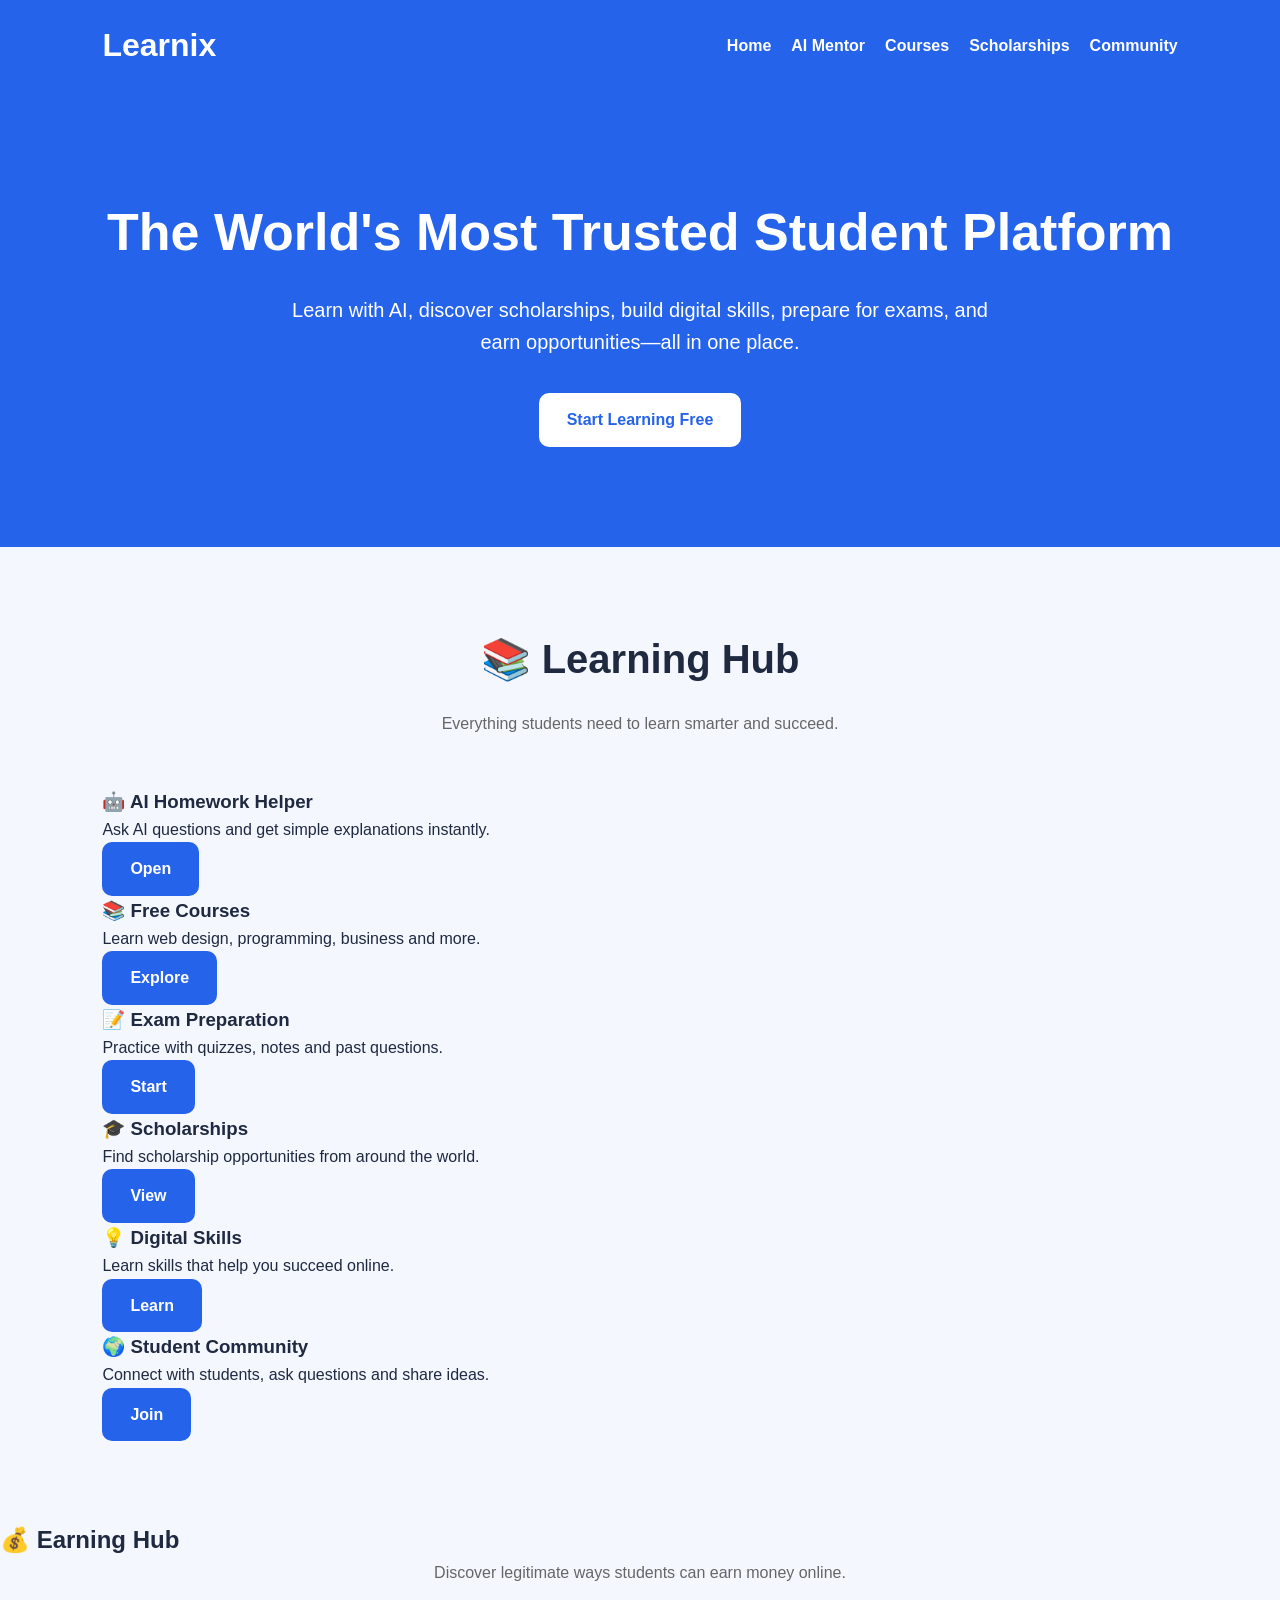
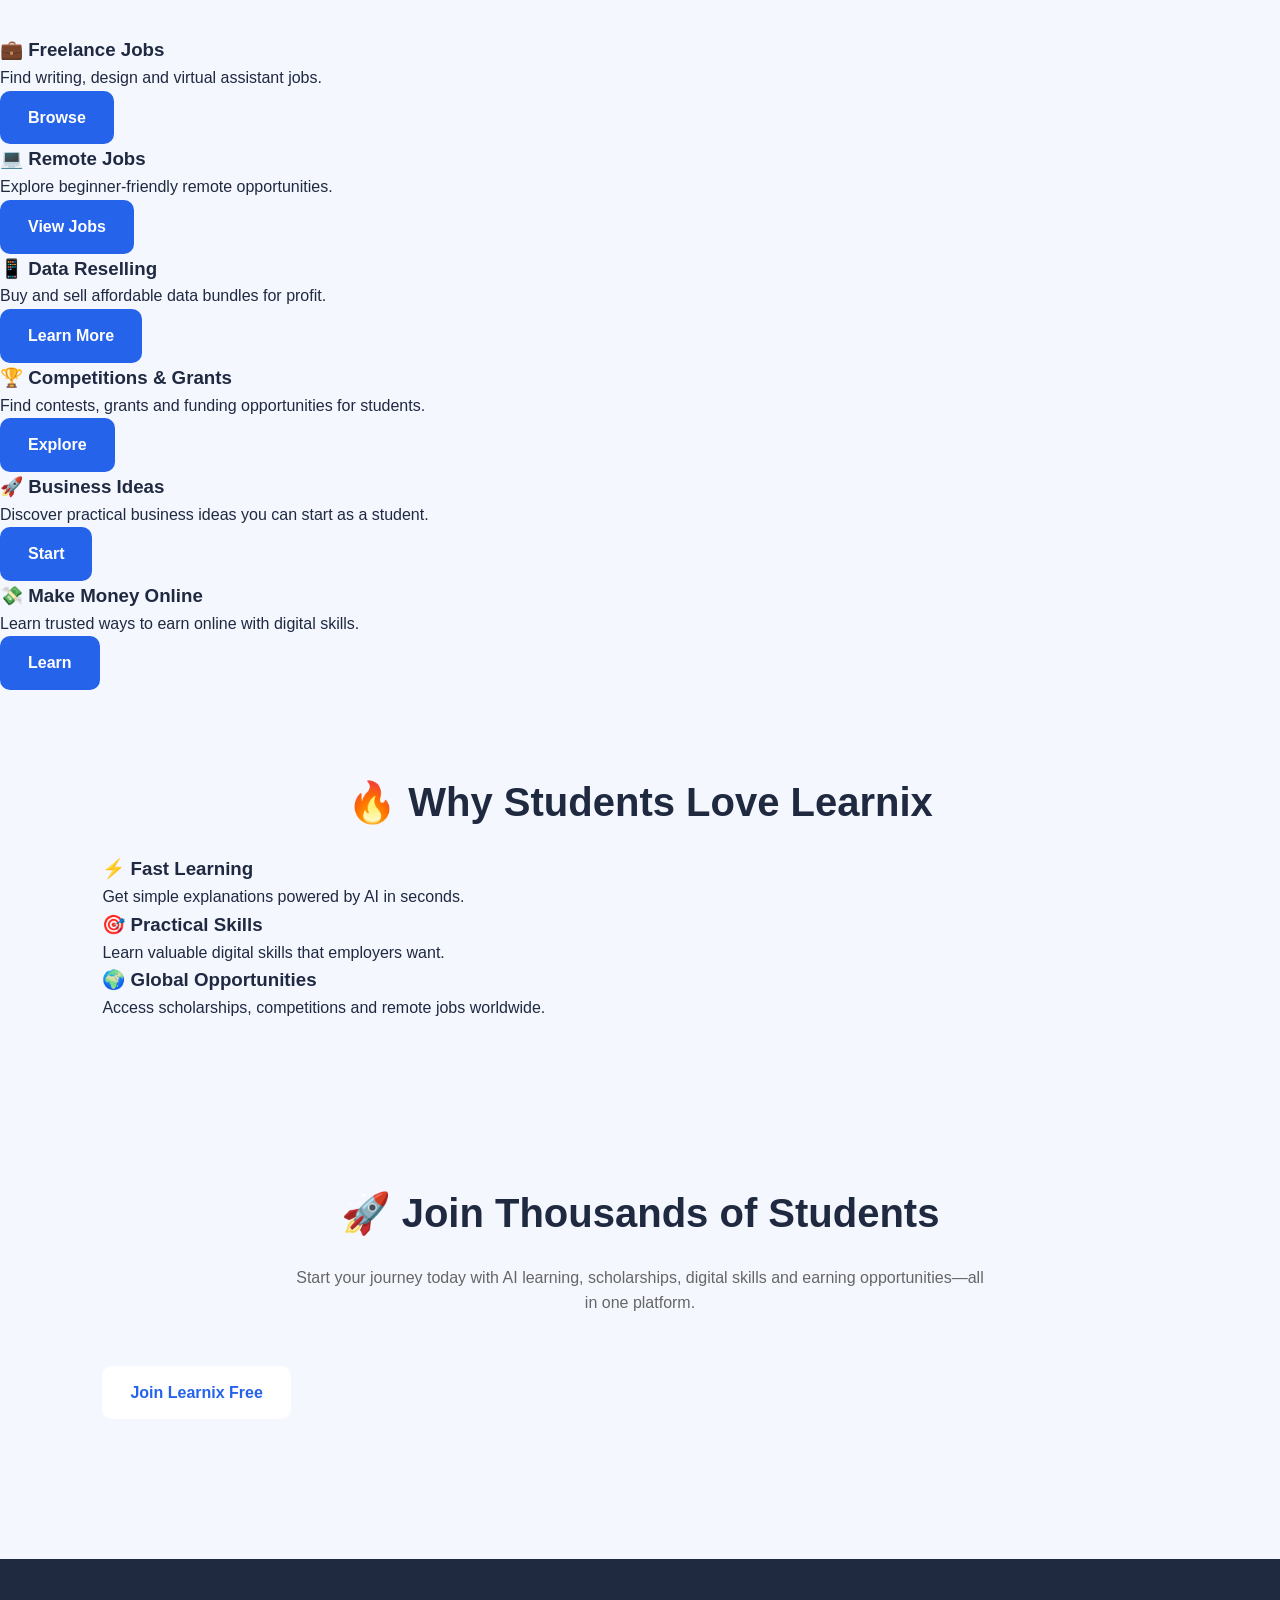
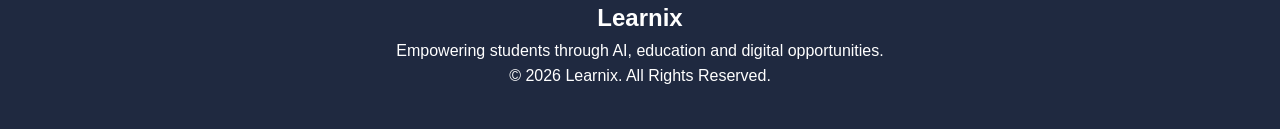
==== commit 90c12a10: "Revise index.html for improved content and layout Updated content and structure of the index.html fi" ====
--- a/index.html
+++ b/index.html
@@ -10,104 +10,177 @@
 <body>
 
 <header>
-    <div class="logo">Learnix</div>
 
-    <nav>
-        <a href="#">Home</a>
-        <a href="#">AI Mentor</a>
-        <a href="#">Courses</a>
-        <a href="#">Scholarships</a>
-        <a href="#">Community</a>
-    </nav>
+<div class="logo">
+Learnix
+</div>
+
+<nav>
+<a href="#">Home</a>
+<a href="#">AI Mentor</a>
+<a href="#">Courses</a>
+<a href="#">Scholarships</a>
+<a href="#">Community</a>
+</nav>
+
 </header>
 
 <section class="hero">
-    <h1>The World's Most Trusted Student Platform</h1>
 
-    <p>
-        Learn with AI, discover scholarships, build digital skills,
-        prepare for exams, and earn opportunities—all in one place.
-    </p>
+<h1>The World's Most Trusted Student Platform</h1>
 
-    <a href="#" class="hero-btn">Start Learning Free</a>
+<p>
+Learn with AI, discover scholarships, build digital skills,
+prepare for exams, and earn opportunities—all in one place.
+</p>
+
+<a href="#" class="hero-btn">Start Learning Free</a>
+
 </section>
 
 <section class="learn-hub">
 
-    <h2>⭐ Featured Today</h2>
+<h2>📚 Learning Hub</h2>
 
-    <p class="section-text">
-        Everything a student needs in one place.
-    </p>
+<p class="section-text">
+Everything students need to learn smarter and succeed.
+</p>
 
-    <div class="learn-grid">
+<div class="card-grid">
 
-        <div class="learn-card">
-            <h3>🤖 AI Homework Helper</h3>
-            <p>Get instant explanations for assignments and difficult questions.</p>
-            <a href="ai.html" class="btn">Ask AI</a>
-        </div>
+<div class="card">
+<h3>🤖 AI Homework Helper</h3>
+<p>Ask AI questions and get simple explanations instantly.</p>
+<a href="#" class="btn">Open</a>
+</div>
 
-        <div class="learn-card">
-            <h3>🎓 Scholarships</h3>
-            <p>Find scholarships from around the world with one click.</p>
-            <a href="#" class="btn">Explore</a>
-        </div>
+<div class="card">
+<h3>📚 Free Courses</h3>
+<p>Learn web design, programming, business and more.</p>
+<a href="#" class="btn">Explore</a>
+</div>
 
-        <div class="learn-card">
-            <h3>📚 Free Courses</h3>
-            <p>Learn coding, design, business, AI and more completely free.</p>
-            <a href="#" class="btn">Start Learning</a>
-        </div>
-    </div>
+<div class="card">
+<h3>📝 Exam Preparation</h3>
+<p>Practice with quizzes, notes and past questions.</p>
+<a href="#" class="btn">Start</a>
+</div>
+
+<div class="card">
+<h3>🎓 Scholarships</h3>
+<p>Find scholarship opportunities from around the world.</p>
+<a href="#" class="btn">View</a>
+</div>
+
+<div class="card">
+<h3>💡 Digital Skills</h3>
+<p>Learn skills that help you succeed online.</p>
+<a href="#" class="btn">Learn</a>
+</div>
+
+<div class="card">
+<h3>🌍 Student Community</h3>
+<p>Connect with students, ask questions and share ideas.</p>
+<a href="#" class="btn">Join</a>
+</div>
+
+</div>
+
+</section>
+
+<section class="earning-hub">
+
+<h2>💰 Earning Hub</h2>
+
+<p class="section-text">
+Discover legitimate ways students can earn money online.
+</p>
+
+<div class="card-grid">
+
+<div class="card">
+<h3>💼 Freelance Jobs</h3>
+<p>Find writing, design and virtual assistant jobs.</p>
+<a href="#" class="btn">Browse</a>
+</div>
+
+<div class="card">
+<h3>💻 Remote Jobs</h3>
+<p>Explore beginner-friendly remote opportunities.</p>
+<a href="#" class="btn">View Jobs</a>
+</div>
+
+<div class="card">
+<h3>📱 Data Reselling</h3>
+<p>Buy and sell affordable data bundles for profit.</p>
+<a href="#" class="btn">Learn More</a>
+</div><div class="card">
+<h3>🏆 Competitions & Grants</h3>
+<p>Find contests, grants and funding opportunities for students.</p>
+<a href="#" class="btn">Explore</a>
+</div>
+
+<div class="card">
+<h3>🚀 Business Ideas</h3>
+<p>Discover practical business ideas you can start as a student.</p>
+<a href="#" class="btn">Start</a>
+</div>
+
+<div class="card">
+<h3>💸 Make Money Online</h3>
+<p>Learn trusted ways to earn online with digital skills.</p>
+<a href="#" class="btn">Learn</a>
+</div>
+
+</div>
+
 </section>
 
 <section class="featured">
 
-    <h2>🔥 Why Students Love Learnix</h2>
+<h2>🔥 Why Students Love Learnix</h2>
 
-    <p class="section-text">
-        Learnix helps students learn faster, smarter, and achieve more.
-    </p>
+<div class="card-grid">
 
-    <div class="learn-grid">
+<div class="card">
+<h3>⚡ Fast Learning</h3>
+<p>Get simple explanations powered by AI in seconds.</p>
+</div>
 
-        <div class="learn-card">
-            <h3>💡 Learn with AI</h3>
-            <p>Get personalized explanations and study support anytime.</p>
-        </div>
+<div class="card">
+<h3>🎯 Practical Skills</h3>
+<p>Learn valuable digital skills that employers want.</p>
+</div>
 
-        <div class="learn-card">
-            <h3>📝 Exam Preparation</h3>
-            <p>Practice with quizzes, notes, and revision materials.</p>
-        </div>
+<div class="card">
+<h3>🌍 Global Opportunities</h3>
+<p>Access scholarships, competitions and remote jobs worldwide.</p>
+</div>
 
-        <div class="learn-card">
-            <h3>🌍 Student Community</h3>
-            <p>Connect with students, ask questions, and share ideas.</p>
-        </div>
-
-    </div>
+</div>
 
 </section>
 
 <section class="community">
 
-    <h2>🚀 Join Thousands of Students</h2>
+<h2>🚀 Join Thousands of Students</h2>
 
-    <p class="section-text">
-        Start your learning journey today with AI-powered education,
-        scholarships, and digital skills.
-    </p>
+<p class="section-text">
+Start your journey today with AI learning, scholarships, digital skills and earning opportunities—all in one platform.
+</p>
 
-    <a href="#" class="hero-btn">Join Learnix Free</a>
+<a href="#" class="hero-btn">Join Learnix Free</a>
 
 </section>
 
 <footer>
-    <h3>Learnix</h3>
-    <p>© 2026 Learnix. All Rights Reserved.</p>
-    <p>Empowering students with AI, education, and opportunities.</p>
+
+<h2>Learnix</h2>
+
+<p>Empowering students through AI, education and digital opportunities.</p>
+
+<p>© 2026 Learnix. All Rights Reserved.</p>
+
 </footer>
 
 </body>
